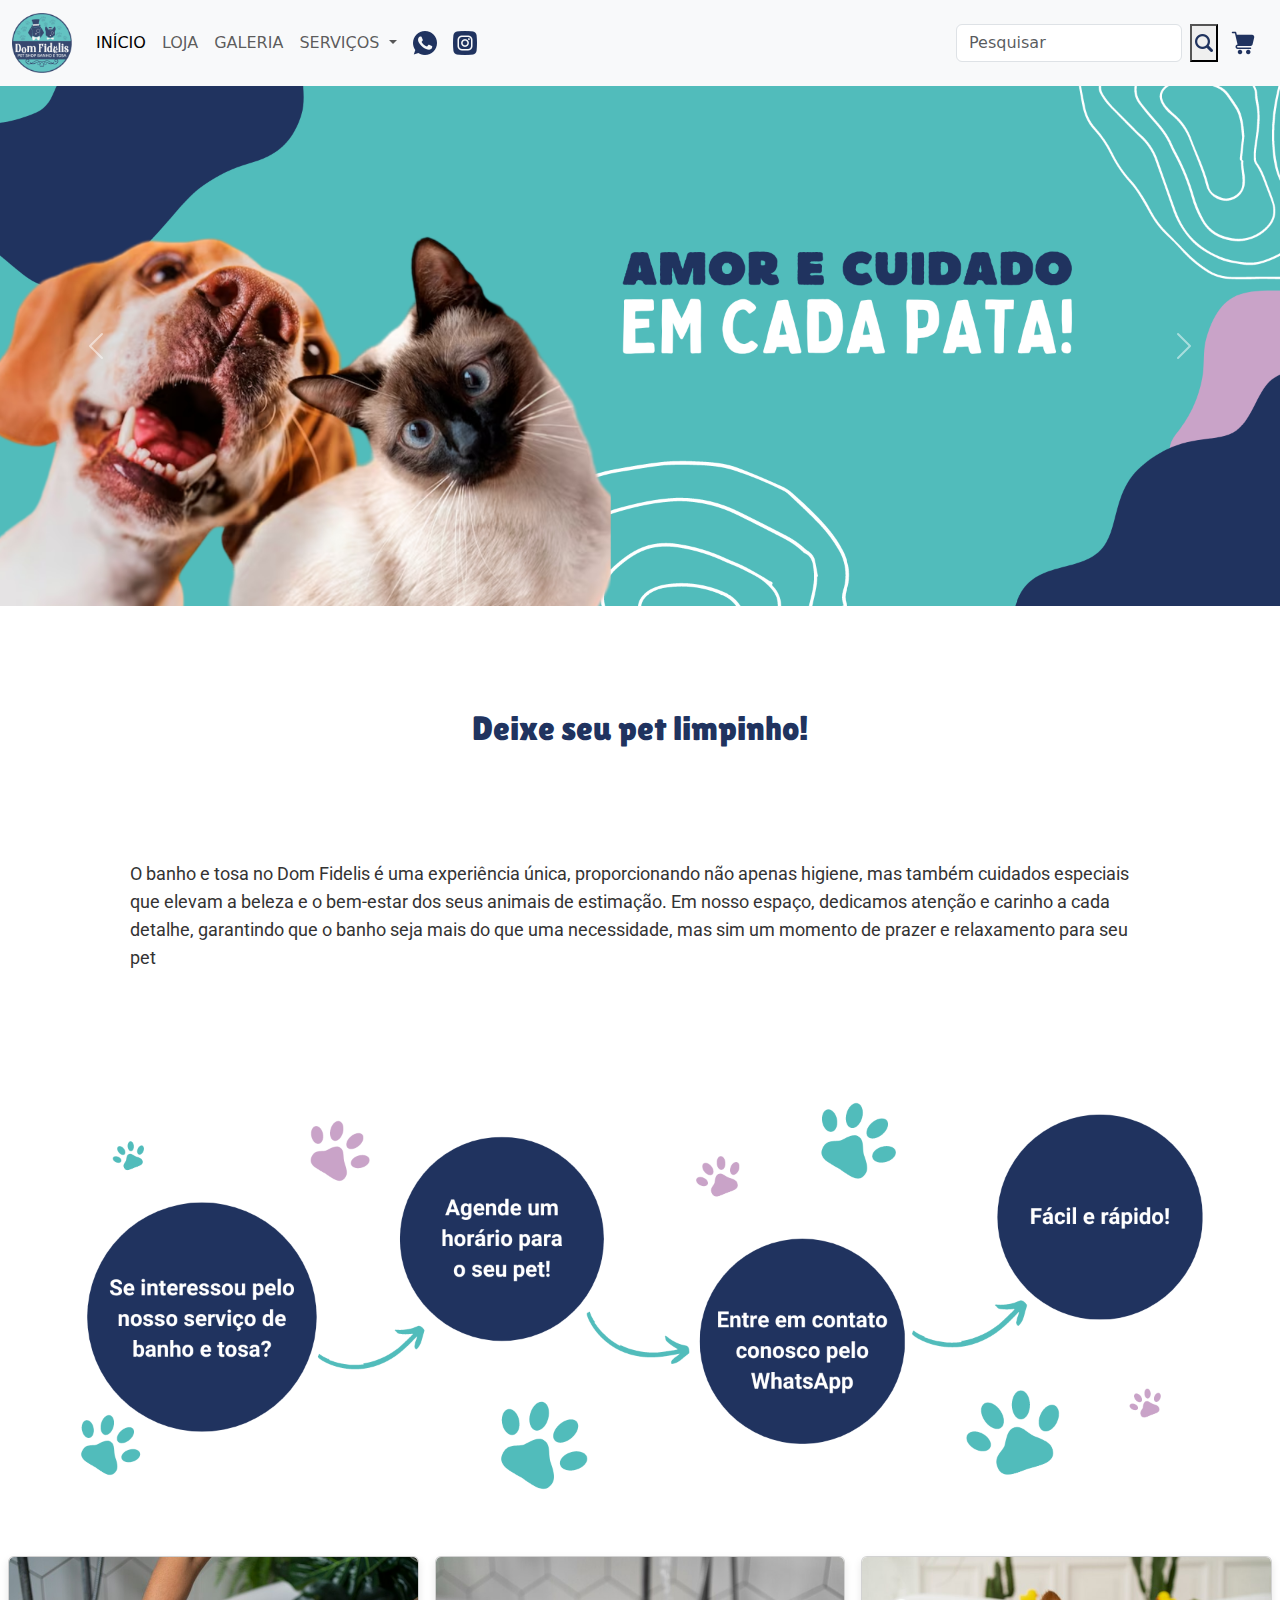
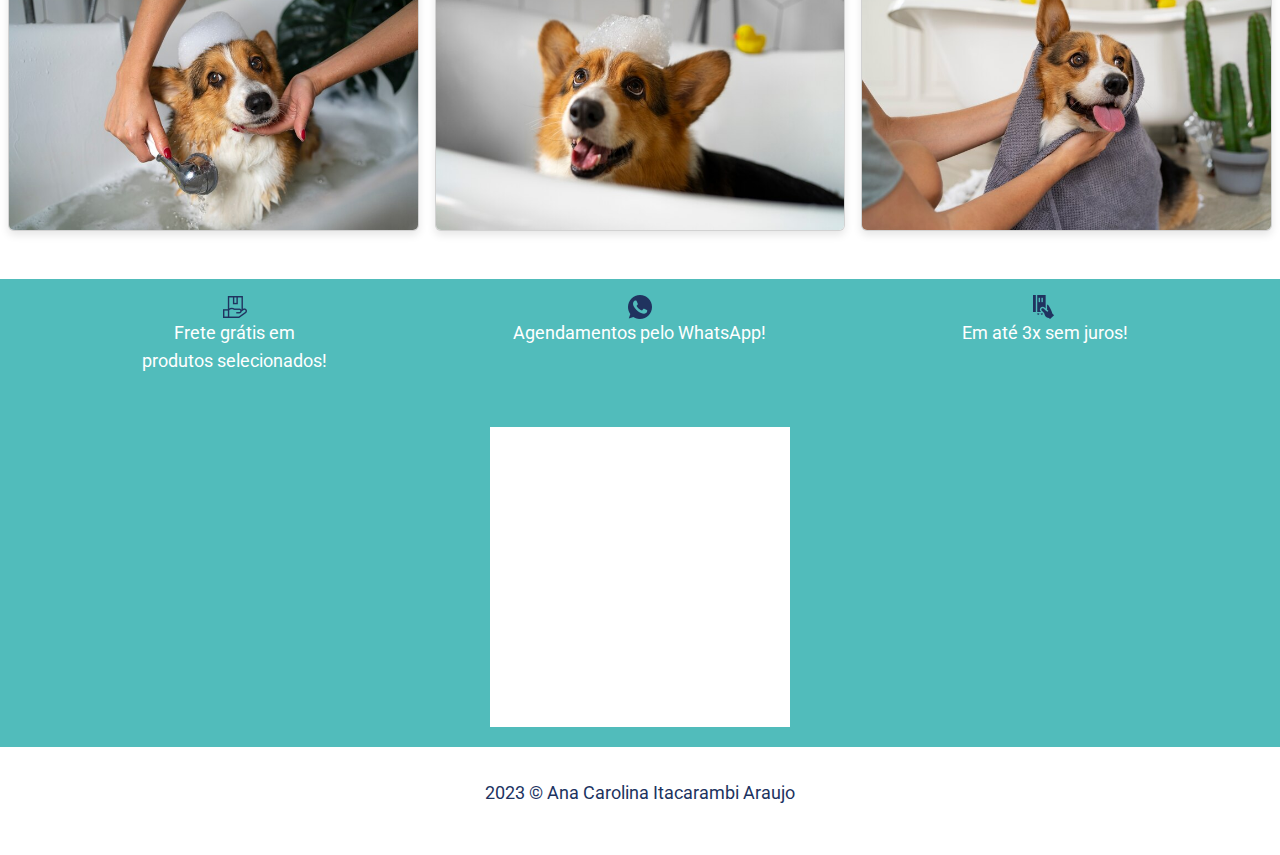
==== banhotosa.html @ 0f723a81 "Add files via upload" ====
<!doctype html>
<html lang="en">
  <head>
    <meta charset="utf-8">
    <meta name="viewport" content="width=device-width, initial-scale=1">
    <title>Dom Fidelis Pet Shop</title>
    <link rel="stylesheet" href="style.css">
    <!-- Bootstrap CSS -->
    <link rel="stylesheet" href="https://cdn.jsdelivr.net/npm/bootstrap@5.3.2/dist/css/bootstrap.min.css">
    <!-- jQuery -->
    <script src="https://code.jquery.com/jquery-3.6.0.min.js"></script>
    <!-- Bootstrap JS -->
    <script src="https://cdn.jsdelivr.net/npm/bootstrap@5.3.2/dist/js/bootstrap.bundle.min.js"></script>
    <body>
<!--NAVBAR-->
  <nav class="navbar navbar-expand-lg bg-body-tertiary">
    <div class="container-fluid">
        <a class="navbar-brand" href="#"><img src="img/LogoDomFidelis.png.png" alt="Logo do Dom Fidelis Pet Shop" width="60"></a>
      <button class="navbar-toggler" type="button" data-bs-toggle="collapse" data-bs-target="#navbarScroll" aria-controls="navbarScroll" aria-expanded="false" aria-label="Toggle navigation">
        <span class="navbar-toggler-icon"></span>
      </button>
      <div class="collapse navbar-collapse" id="navbarScroll">
        <ul class="navbar-nav me-auto my-2 my-lg-0 navbar-nav-scroll" style="--bs-scroll-height: 100px;">
          <li class="nav-item">
            <a class="nav-link active" aria-current="page" href="index.html">INÍCIO</a>
          </li>
          <li class="nav-item">
            <a class="nav-link" href="produtos.html">LOJA</a>
          </li>
          <li class="nav-item">
            <a class="nav-link" href="https://www.instagram.com/domfidelis_petshop/">GALERIA</a>
          </li>
          <li class="nav-item dropdown">
            <a class="nav-link dropdown-toggle" href="#" role="button" data-bs-toggle="dropdown" aria-expanded="false">
                SERVIÇOS
            </a>
            <ul class="dropdown-menu">
                <li><a class="dropdown-item" href="banhotosa.html">Banho e tosa</a></li> 
            </ul>
          </li>
          <li class="nav-item">
            <a class="nav-link" href="https://api.whatsapp.com/message/7X5HRA2NMGMJK1?autoload=1&app_absent=0"><img src="img/whatsapp (2).png" alt="ícone whatsapp"></a>
          </li>
          <li class="nav-item">
            <a class="nav-link" href="https://www.instagram.com/domfidelis_petshop/"><img src="img/instagram (2).png" alt="ícone instagram"></a>
          </li>
        </ul>
        <form class="d-flex" role="search">
          <input class="form-control me-2" type="search" placeholder="Pesquisar" aria-label="Search">
          <button class="btn-pesquisar" type="submit"><a><img src="img/lupa.png" alt="ícone pesquisar"></a></button>
        </form>
        <button class="btn btn-shop"><a><img src="img/carrinho24px.png" alt="ícone carrinho"></a></button>
      </div>
    </div>
  </nav>
<!--FIM NAVBAR-->
<!--CARROSSEL-->
<div id="carouselExample" class="carousel slide">
  <div class="carousel-inner">
    <div class="carousel-item active">
      <img src="img/banner4.png" class="d-block w-100" alt="slide dom fidelis">
    </div>
    <div class="carousel-item">
      <img src="img/bannerloja.png" class="d-block w-100" alt="slide descontos">
    </div>
    <div class="carousel-item">
      <img src="img/banner5.png" class="d-block w-100" alt="slide entrega grátis produtos selecionados">
    </div>
  </div>
  <button class="carousel-control-prev" type="button" data-bs-target="#carouselExample" data-bs-slide="prev">
    <span class="carousel-control-prev-icon" aria-hidden="true"></span>
    <span class="visually-hidden">Anterior</span>
  </button>
  <button class="carousel-control-next" type="button" data-bs-target="#carouselExample" data-bs-slide="next">
    <span class="carousel-control-next-icon" aria-hidden="true"></span>
    <span class="visually-hidden">Próximo</span>
  </button>
</div>
<!--FIM CARROSSEL-->
<!--CONTAINER-->
  <div class="container">
    <h1 class="text-center p-5 mt-5">Deixe seu pet limpinho!</h1>
    <div class="w-100 p-5" >
        <p>O banho e tosa no Dom Fidelis é uma experiência única, proporcionando não apenas higiene, mas também cuidados especiais que elevam a beleza e o bem-estar dos seus animais de estimação. Em nosso espaço, dedicamos atenção e carinho a cada detalhe, garantindo que o banho seja mais do que uma necessidade, mas sim um momento de prazer e relaxamento para seu pet</p>
    </div>
  </div>
<!--FIM CONTAINER-->
<div class="bannerDivisao">
  <img src="img/hr2.png" class="d-block w-100" alt="passo a passo como agendar">
</div>

<!--<div class="container">
  <img src="" alt="Imagem de fundo">
  <button class="button">Agende aqui!</button>
</div>-->
<div class="card-deck mb-5 d-flex justify-content-center">
  <div class="card mx-2">
    <img src="img/dog1.jpg" class="card-img-top img-fluid" alt="...">
  </div>

  <div class="card mx-2">
    <img src="img/dog2.jpg" class="card-img-top img-fluid" alt="...">
  </div>

  <div class="card mx-2">
    <img src="img/dog3.jpg" class="card-img-top img-fluid" alt="...">
  </div>
</div>
<!--INICIO FOOTER-->
      <footer class="flexbox">
        <div class="row p-3 mx-3">
          <div class="col-sm"> 
            <a href="produtos.html">
            <img src="img/drop-shipping.png"><p>Frete grátis em<br>produtos selecionados!</p></a>
          </div>
          <div class="col-sm"> 
            <a href="https://api.whatsapp.com/message/7X5HRA2NMGMJK1?autoload=1&app_absent=0">
              <img src="img/whatsapp (2).png"><p>Agendamentos pelo WhatsApp!</p></a>   
          </div>
          <div class="col-sm">        
            <img src="img/credit-card.png"><p>Em até 3x sem juros!</p>
          </div>    
        </div>
        <!--MAPA GOOGLE MAPS-->
        <div class="mapBox">
          <iframe src="https://www.google.com/maps/embed?pb=!1m18!1m12!1m3!1d3600.749742079286!2d-49.299198925323374!3d-25.513391536195062!2m3!1f0!2f0!3f0!3m2!1i1024!2i768!4f13.1!3m3!1m2!1s0x94dcfd8b5da359a9%3A0x994e23ea83ac0dd2!2sDom%20Fidelis%20Pet%20Shop%20Banho%20e%20Tosa!5e0!3m2!1spt-BR!2sbr!4v1702421122508!5m2!1spt-BR!2sbr" width="600" height="450" style="border:0;" allowfullscreen="" loading="lazy" referrerpolicy="no-referrer-when-downgrade"></iframe>
        </div>
        <!--FIM MAPA GOOGLE MAPS-->
        <div class="footer2">
          <hr class="new1">
          <p><a href="https://www.instagram.com/acarolitac" target="_blank">2023 © Ana Carolina Itacarambi Araujo</a></p>
        </div>
      </footer>
<!--FIM FOOTER-->
<script src="https://cdn.jsdelivr.net/npm/bootstrap@5.3.2/dist/js/bootstrap.bundle.min.js" integrity="sha384-cJ1fB4ewCy1NTP6qOOlzzM6pZYOlrqzmzVjy7Wzv4l4uz87poA0CFhYF0b2syR0M" crossorigin="anonymous"></script>
<!--CORES DOM FIDELIS
CIANO: #51BCBB
AZUL MARINHO: #20335F
LILAS: #C9A3C8-->
</body>
</html>
---- style.css ----
@import url('https://fonts.googleapis.com/css2?family=Roboto:wght@400;500;700&display=swap');
@import url('https://fonts.googleapis.com/css2?family=Lilita+One&family=Roboto:wght@400;500;700&display=swap" rel="stylesheet');

* {
    margin: 0;
    padding: 0;
    box-sizing: border-box;
  }

body {
    font-family: 'Roboto', sans-serif;
    line-height: 1.6;
    background-color: #f4f4f4;
    color: #333;
    justify-content: center;
  }

body h1{
  font-family: 'Lilita One', sans-serif;
  font-size: 2.1rem;
  line-height: 1.6;
  color: #20335F;
}

h5{
  font-family: 'Roboto', sans-serif;
  text-align: center;
  color: #20335F;
}

a:link {
  text-decoration: none;
 }
 
a:hover {
  text-decoration: underline;
  color: #20335F;
}

p{
  font-family: 'Roboto', sans-serif;
  font-size: 1.1rem;
  line-height: 1.6;
  color: #333;
}

.bannerDivisao{
  width: 100%;
}

.card {
  border: 1px solid #ddd; /* Adiciona uma borda suave */
  border-radius: 60px; /* Borda arredondada */
  overflow: hidden; /* Garante que a borda arredondada não seja afetada pela imagem */
  box-shadow: 0 4px 8px rgba(0, 0, 0, 0.1); /* Adiciona uma sombra suave */
}
.card-group {
  display: flex;
  justify-content: space-around;
}

.card {
  border: none;
  transition: transform 0.3s ease-in-out;
}

.card:hover {
  transform: scale(1.05);
}

.card-body {
  background-color: #f8f9fa;
}

.card-title {
  color: #20335F;
  font-size: 1.5rem;
  font-weight: bold;
}

.card-text {
  color: #6c757d;
}

.btn-cards {
  background-color: #C9A3C8;
  color: #FFF;
  padding: 5px 20px; /* Ajuste o espaçamento interno conforme necessário */
  border-radius: 15px; /* Valor para arredondar as bordas */
  border: none; /* Remove a borda padrão */
  cursor: pointer; /* Altera o cursor ao passar o mouse */
  font-size: 16px; /* Ajuste o tamanho da fonte conforme necessário */
  align-items: center;
  text-align: center;
  justify-content: center;
}

.btn-cards:hover {
  background-color: #654475; /* Cor quando passar o mouse */
  color: #FFF;
}

.flexbox{
  align-items: center;
  background-color: #51BCBB;
}

.flexbox p{
  color: #FFF;
}

.mapBox {
  position: relative;
  width: 300px;
  height: 300px;
  background: #FFF;
  margin: 20px auto;
}

.mapBox iframe {
  width: 100%;
  height: 100%;
}

.col-sm{
  text-align: center;
}

.footer2{
  display: flex;
  align-items: center;
  justify-content: center;
  background-color: #FFF;
  min-height: 12vh;
}

.footer2 a{
  color: #20335F;
}

.footer2 a:link {
  color: #20335F; 
  text-align: center;
}

.footer2 a:hover {
  color: #20335F;
}
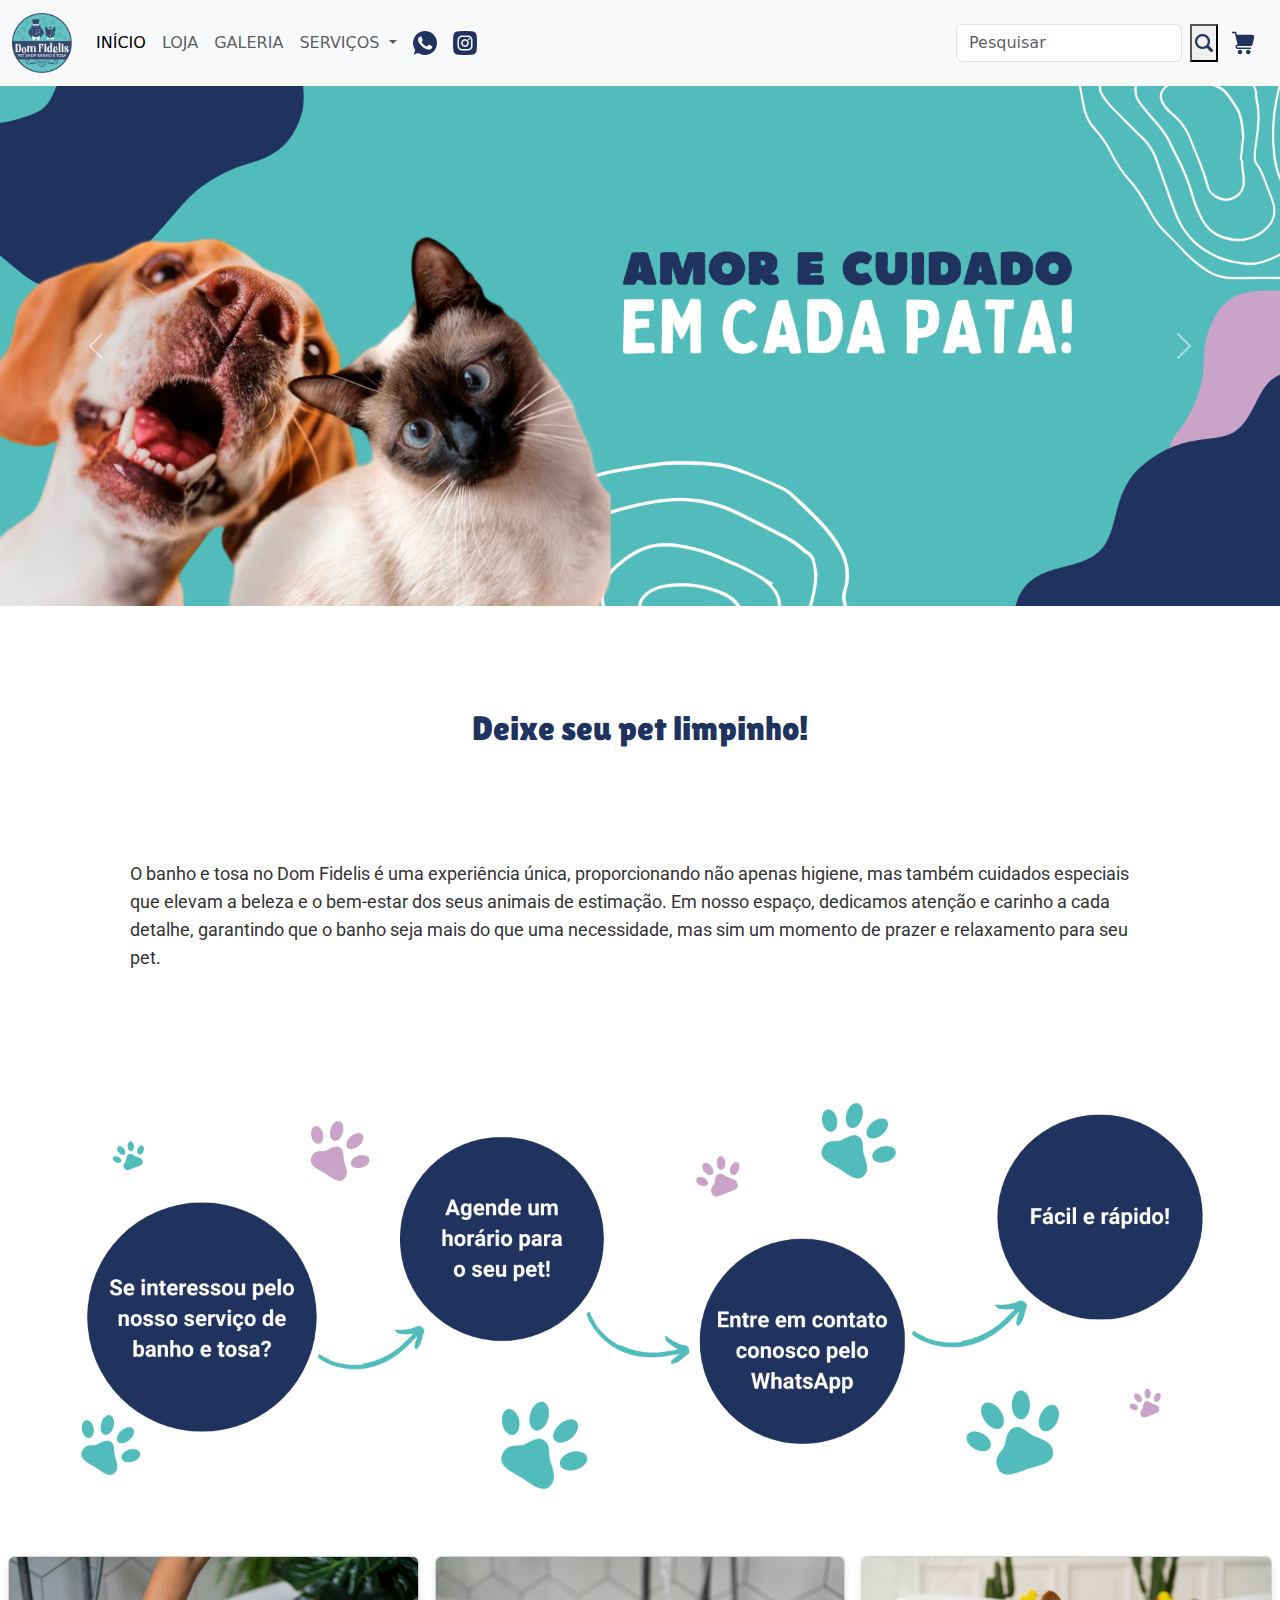
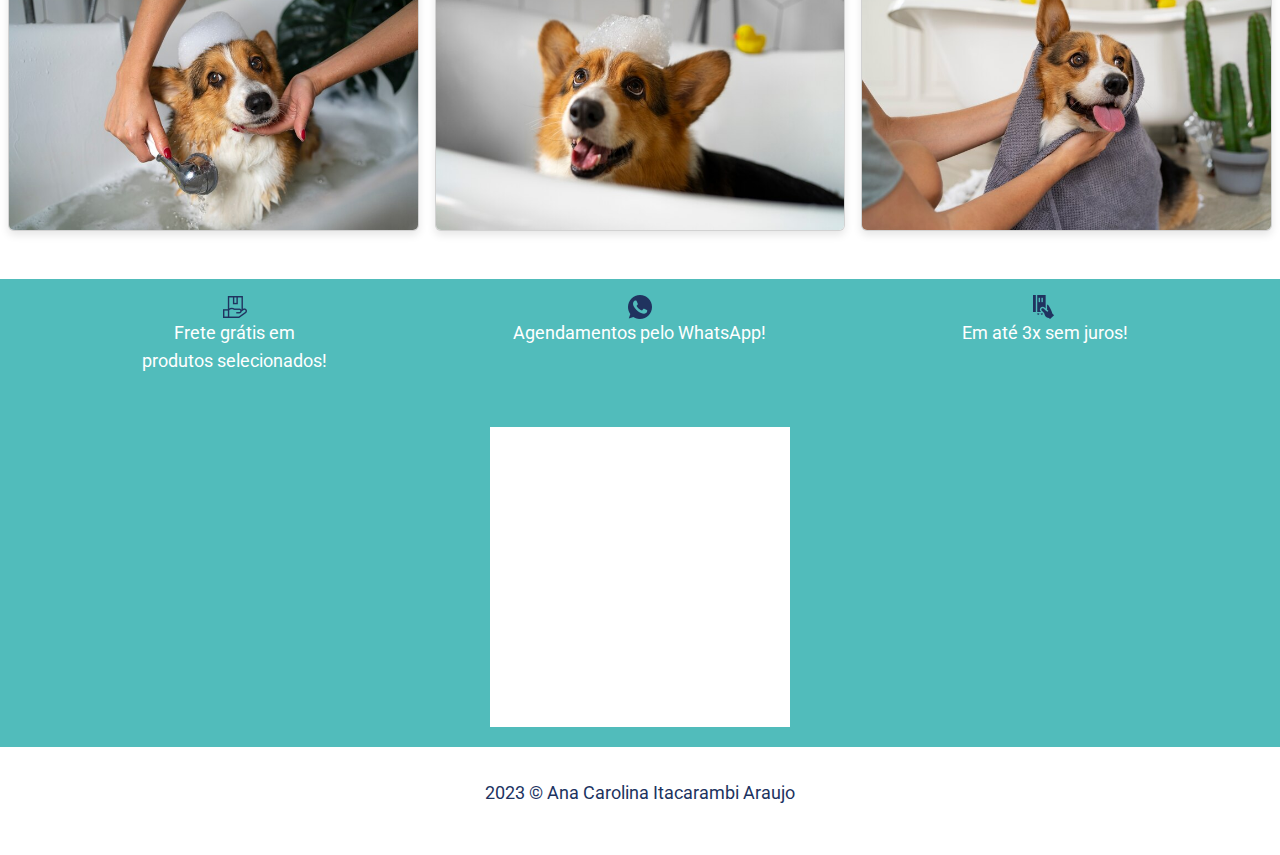
==== commit 40d905cb: "Revisao1" ====
--- a/banhotosa.html
+++ b/banhotosa.html
@@ -81,7 +81,7 @@
   <div class="container">
     <h1 class="text-center p-5 mt-5">Deixe seu pet limpinho!</h1>
     <div class="w-100 p-5" >
-        <p>O banho e tosa no Dom Fidelis é uma experiência única, proporcionando não apenas higiene, mas também cuidados especiais que elevam a beleza e o bem-estar dos seus animais de estimação. Em nosso espaço, dedicamos atenção e carinho a cada detalhe, garantindo que o banho seja mais do que uma necessidade, mas sim um momento de prazer e relaxamento para seu pet</p>
+        <p>O banho e tosa no Dom Fidelis é uma experiência única, proporcionando não apenas higiene, mas também cuidados especiais que elevam a beleza e o bem-estar dos seus animais de estimação. Em nosso espaço, dedicamos atenção e carinho a cada detalhe, garantindo que o banho seja mais do que uma necessidade, mas sim um momento de prazer e relaxamento para seu pet.</p>
     </div>
   </div>
 <!--FIM CONTAINER-->
